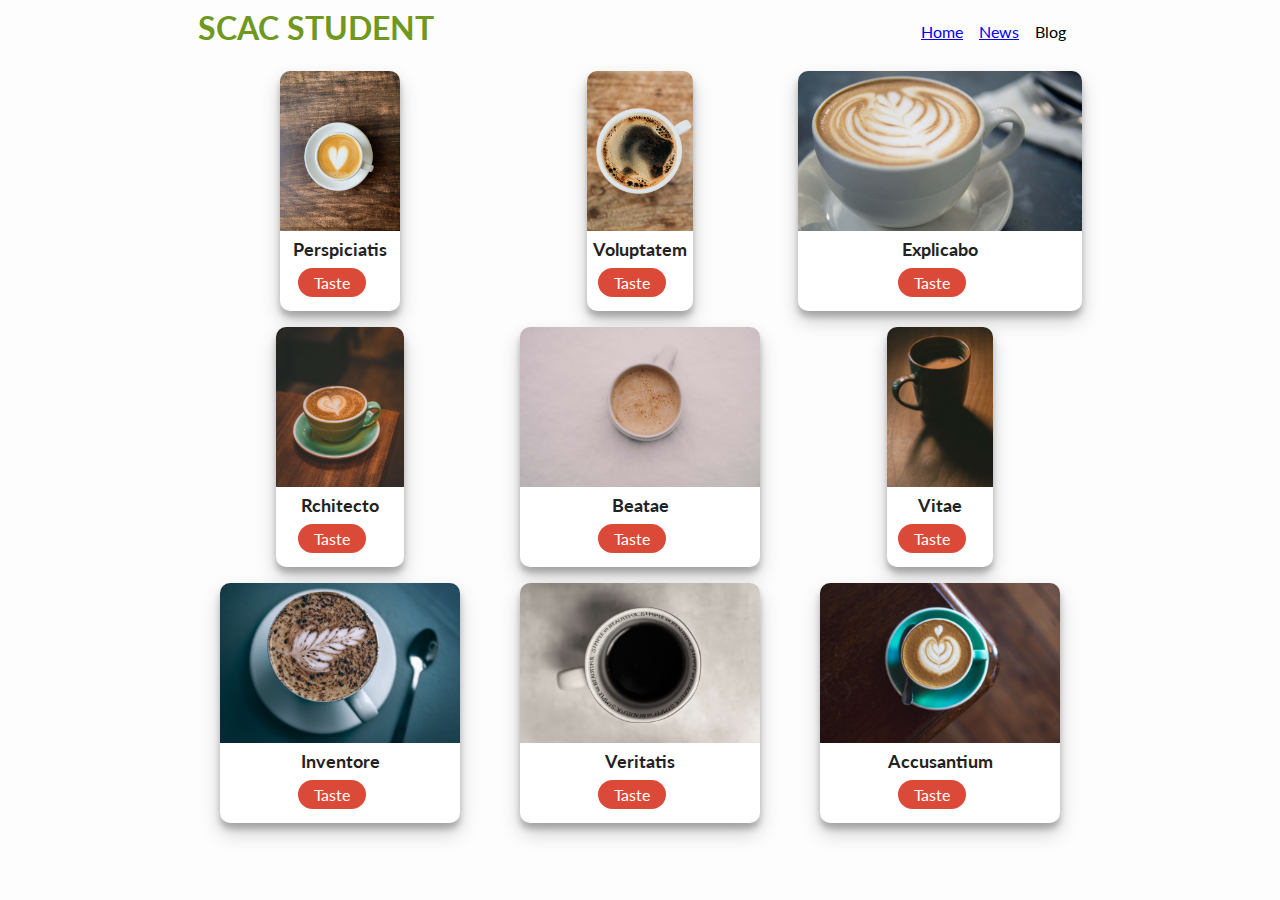
==== news.html @ a96c7af1 "Did alot of changes" ====
<!DOCTYPE html>
<html lang="en">
  <head>
    <meta charset="UTF-8">
    <meta name="viewport" content="width=device-width, initial-scale=1.0">
    <meta http-equiv="X-UA-Compatible" content="ie=edge">
    <link rel="stylesheet" href="css/style.css">
    <link rel="manifest" href="manifest.json">
    <!-- ios support -->
    <link rel="apple-touch-icon" href="images/icons/icon-72x72.png">
    <link rel="apple-touch-icon" href="images/icons/icon-96x96.png">
    <link rel="apple-touch-icon" href="images/icons/icon-128x128.png">
    <link rel="apple-touch-icon" href="images/icons/icon-144x144.png">
    <link rel="apple-touch-icon" href="images/icons/icon-152x152.png">
    <link rel="apple-touch-icon" href="images/icons/icon-192x192.png">
    <link rel="apple-touch-icon" href="images/icons/icon-384x384.png">
    <link rel="apple-touch-icon" href="images/icons/icon-512x512.png">
    <meta name="apple-mobile-web-app-status-bar" content="#db4938">
    <meta name="theme-color" content="#db4938">
    <title>SCAC STUDENT APP</title>
  </head>
  <body>
    <main>
      <nav>
        <h1>SCAC STUDENT</h1>
        <ul>
          <a href="index.html">Home</a>
          <a href="newsletter.pdf">News</a>
          <a>Blog</a>
        </ul>
      </nav>
      <div class="container"></div>
    </main>
    <script src="js/app.js"></script>
  </body>
</html>
---- css/style.css ----
@import url('https://fonts.googleapis.com/css2?family=Lato&display=swap');
* {
  margin: 0;
  padding: 0;
  box-sizing: border-box;
}

body {
  background: #fdfdfd;
  font-family: "Lato", sans-serif;
  font-size: 1rem;
}

main {
  max-width: 900px;
  margin: auto;
  padding: 0.5rem;
  text-align: center;
}
nav {
  display: flex;
  justify-content: space-between;
  align-items: center;
}

ul {
  list-style: none;
  display: flex;
}

a {
  margin-right: 1rem;
}

h1 {
  color: #6f981e;
  margin-bottom: 0.5rem;
}
.container {
  display: grid;
  grid-template-columns: repeat(auto-fit, minmax(15rem, 1fr));
  grid-gap: 1rem;
  justify-content: center;
  align-items: center;
  margin: auto;
  padding: 1rem 0;
}
.card {
  display: flex;
  align-items: center;
  flex-direction: column;
  width: 15rem auto;
  height: 15rem;
  background: #fff;
  box-shadow: 0 10px 20px rgba(0, 0, 0, 0.19), 0 6px 6px rgba(0, 0, 0, 0.23);
  border-radius: 10px;
  margin: auto;
  overflow: hidden;
}

.card--avatar {
  width: 100%;
  height: 10rem;
  object-fit: cover;
}

.card--title {
  color: #222;
  font-weight: 700;
  text-transform: capitalize;
  font-size: 1.1rem;
  margin-top: 0.5rem;
}

.card--link {
  text-decoration: none;
  background: #db4938;
  color: #fff;
  padding: 0.3rem 1rem;
  border-radius: 20px;
}
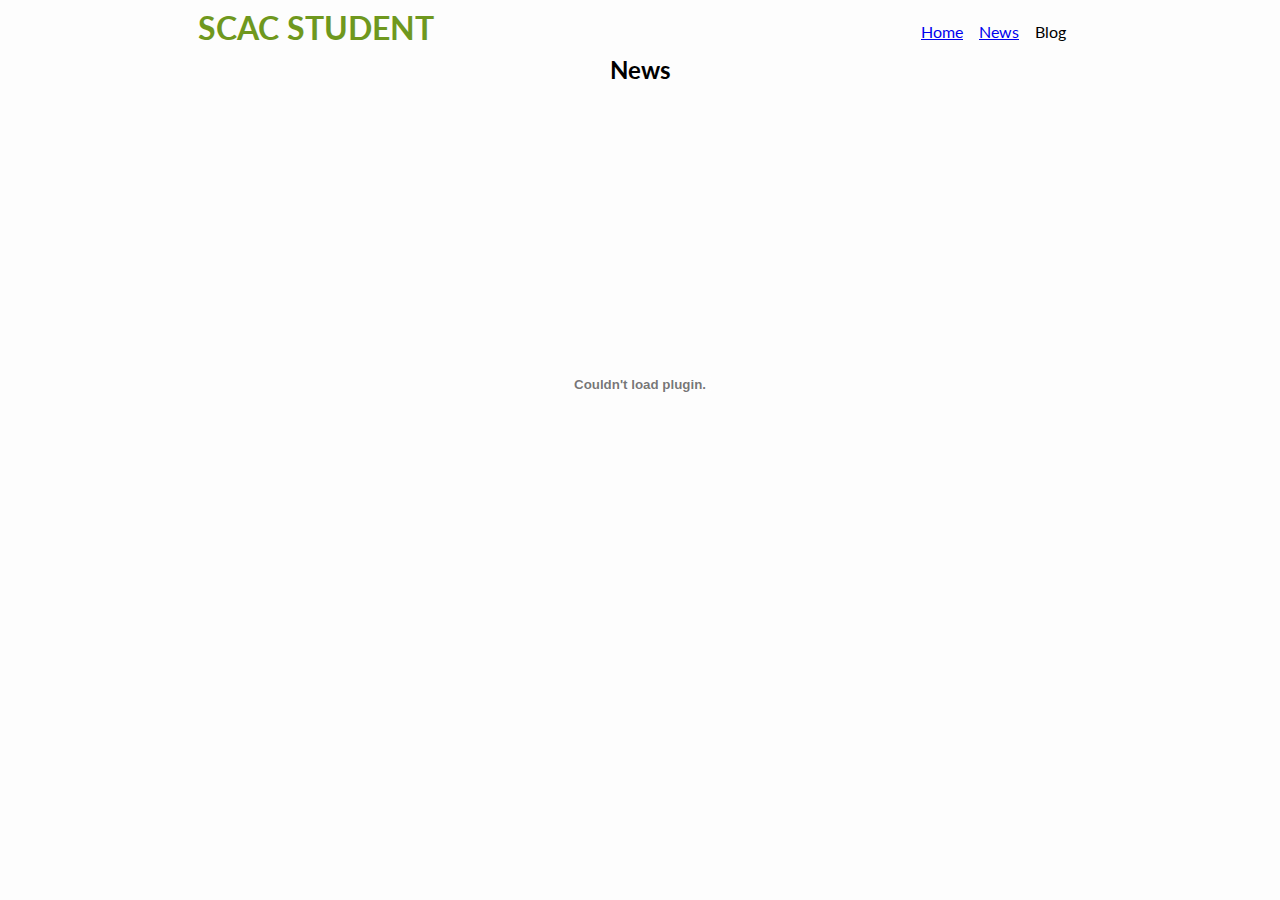
==== commit 7786c694: "Lotta Changes" ====
--- a/news.html
+++ b/news.html
@@ -25,11 +25,18 @@
         <h1>SCAC STUDENT</h1>
         <ul>
           <a href="index.html">Home</a>
-          <a href="newsletter.pdf">News</a>
+          <a href="news.html">News</a>
           <a>Blog</a>
         </ul>
       </nav>
-      <div class="container"></div>
+      <div>
+          <div>
+              <h2>News</h2>
+          </div>
+          <div>
+              <embed src="newsletter.pdf" type="application/pdf" width="100%" height="600px" />
+          </div>
+      </div>
     </main>
     <script src="js/app.js"></script>
   </body>
--- a/css/style.css
+++ b/css/style.css
@@ -35,6 +35,9 @@
 h1 {
   color: #6f981e;
   margin-bottom: 0.5rem;
+}
+h2 {
+  font-family: "Lato", sans-serif;
 }
 .container {
   display: grid;
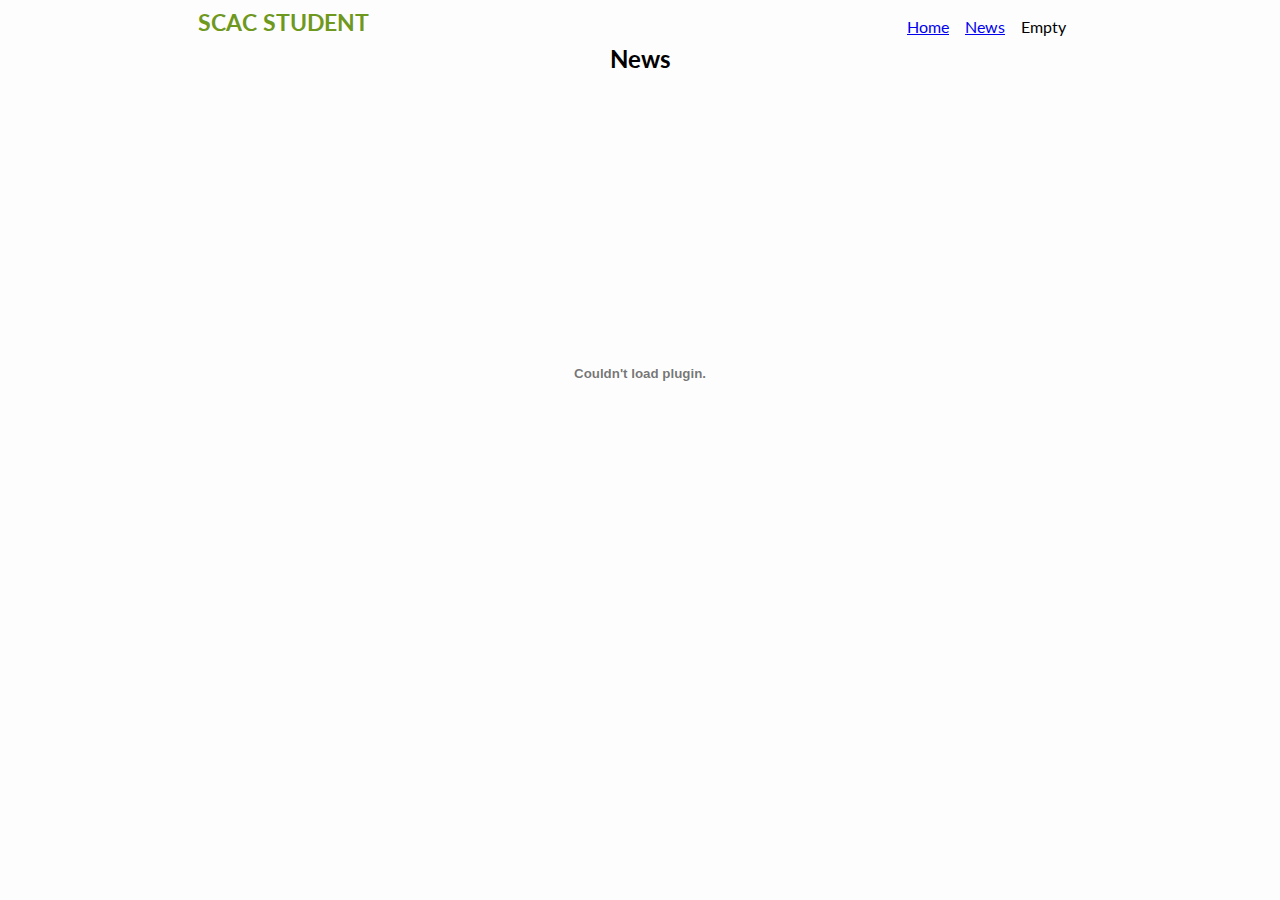
==== commit f915ee5a: "A LOT OF STUFF" ====
--- a/news.html
+++ b/news.html
@@ -26,7 +26,7 @@
         <ul>
           <a href="index.html">Home</a>
           <a href="news.html">News</a>
-          <a>Blog</a>
+          <a>Empty</a>
         </ul>
       </nav>
       <div>
--- a/css/style.css
+++ b/css/style.css
@@ -35,50 +35,8 @@
 h1 {
   color: #6f981e;
   margin-bottom: 0.5rem;
+  font-size: 23px;
 }
 h2 {
   font-family: "Lato", sans-serif;
-}
-.container {
-  display: grid;
-  grid-template-columns: repeat(auto-fit, minmax(15rem, 1fr));
-  grid-gap: 1rem;
-  justify-content: center;
-  align-items: center;
-  margin: auto;
-  padding: 1rem 0;
-}
-.card {
-  display: flex;
-  align-items: center;
-  flex-direction: column;
-  width: 15rem auto;
-  height: 15rem;
-  background: #fff;
-  box-shadow: 0 10px 20px rgba(0, 0, 0, 0.19), 0 6px 6px rgba(0, 0, 0, 0.23);
-  border-radius: 10px;
-  margin: auto;
-  overflow: hidden;
-}
-
-.card--avatar {
-  width: 100%;
-  height: 10rem;
-  object-fit: cover;
-}
-
-.card--title {
-  color: #222;
-  font-weight: 700;
-  text-transform: capitalize;
-  font-size: 1.1rem;
-  margin-top: 0.5rem;
-}
-
-.card--link {
-  text-decoration: none;
-  background: #db4938;
-  color: #fff;
-  padding: 0.3rem 1rem;
-  border-radius: 20px;
-}
+}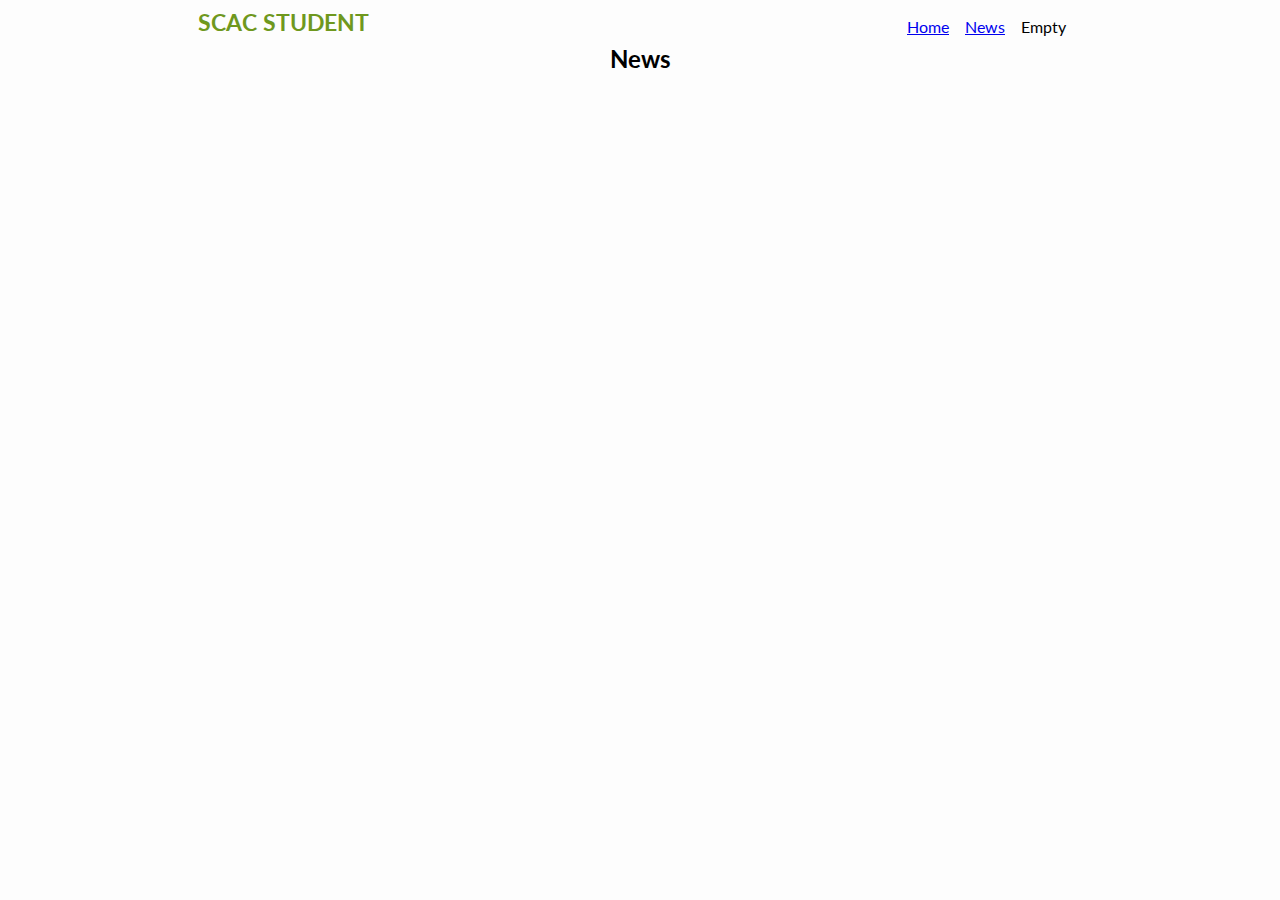
==== commit 3cf9181c: "Updated pdf and html stuff" ====
--- a/news.html
+++ b/news.html
@@ -33,9 +33,6 @@
           <div>
               <h2>News</h2>
           </div>
-          <div>
-              <embed src="newsletter.pdf" type="application/pdf" width="100%" height="600px" />
-          </div>
       </div>
     </main>
     <script src="js/app.js"></script>
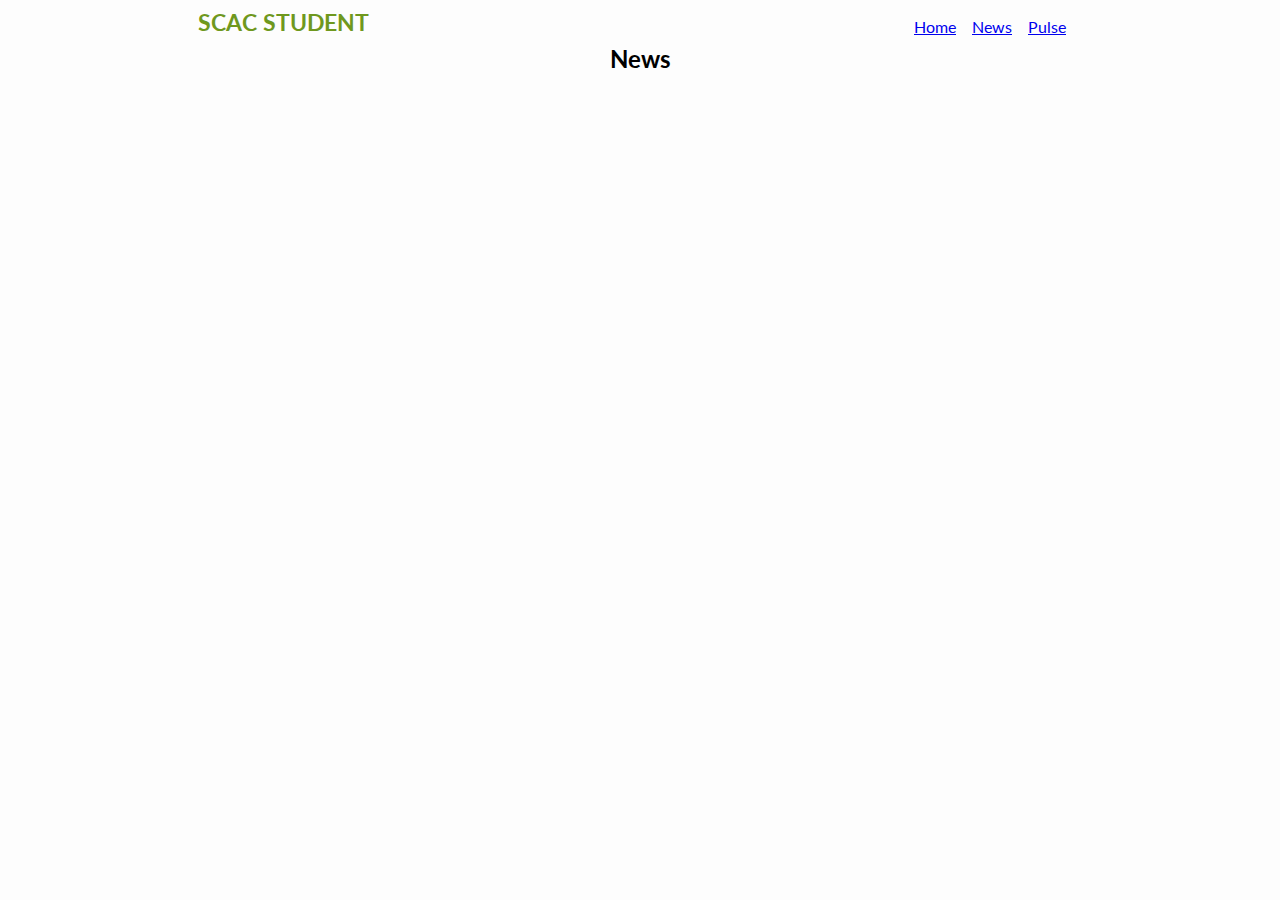
==== commit bb2b5f80: "Added Pulse Button to HTML" ====
--- a/news.html
+++ b/news.html
@@ -26,7 +26,7 @@
         <ul>
           <a href="index.html">Home</a>
           <a href="news.html">News</a>
-          <a>Empty</a>
+          <a href="https://pulse.educatorimpact.com/o/591286/" target="_blank">Pulse</a>
         </ul>
       </nav>
       <div>
